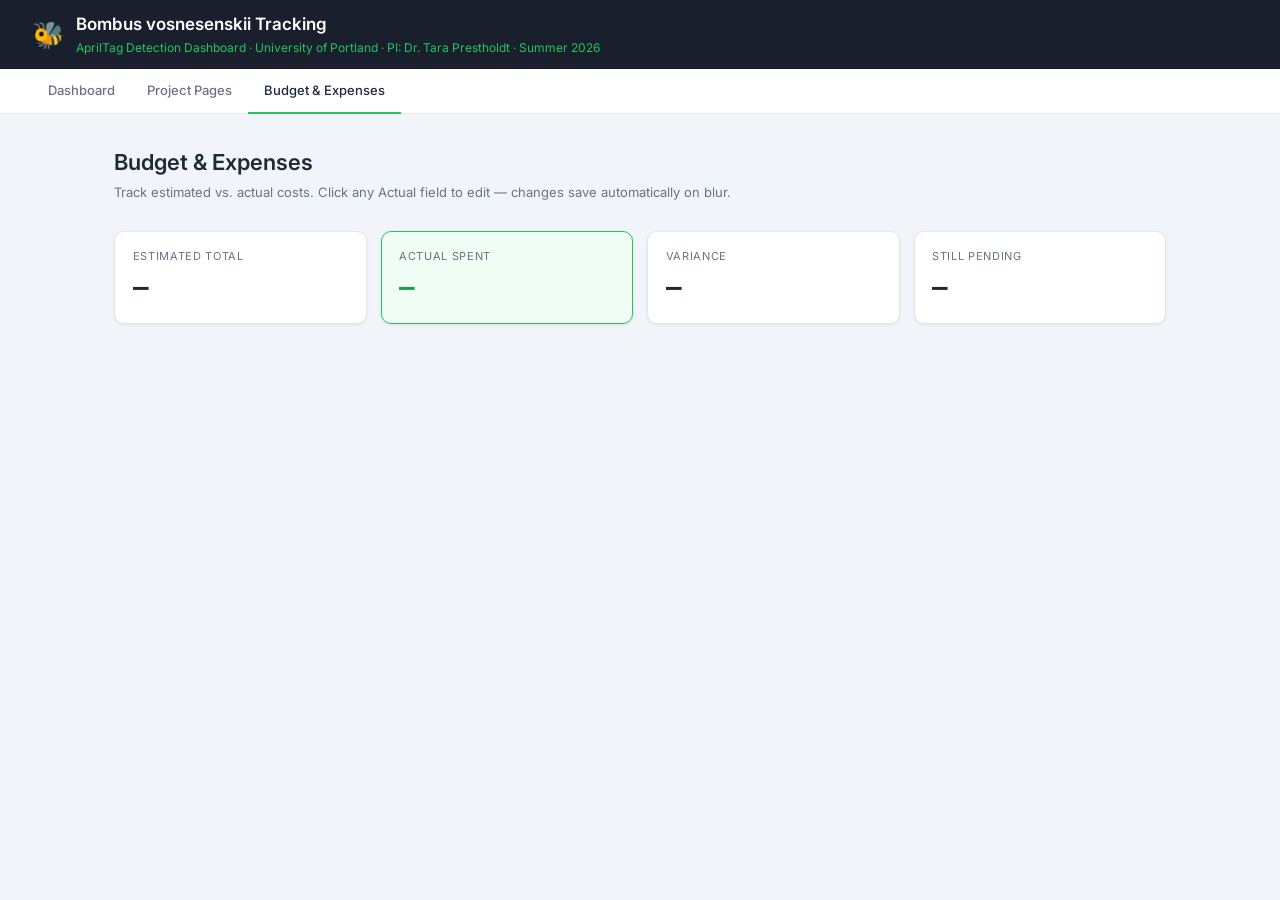
==== templates/budget.html @ 4e225c7b "Initial commit: BeeTracker dashboard Flask/Gunicorn app tracking bee activity via AprilTag detection" ====
<!DOCTYPE html>
<html lang="en">
<head>
<meta charset="UTF-8">
<meta name="viewport" content="width=device-width, initial-scale=1.0">
<title>Budget &amp; Expenses — BeeTracker</title>
<link rel="preconnect" href="https://fonts.googleapis.com">
<link href="https://fonts.googleapis.com/css2?family=Inter:wght@400;500;600;700&family=JetBrains+Mono:wght@400;500&display=swap" rel="stylesheet">
<style>
*, *::before, *::after { box-sizing: border-box; margin: 0; padding: 0; }
:root {
  --navy:      #1a1f2e;
  --navy-l:    #252b3b;
  --green:     #22c55e;
  --green-bg:  #f0fdf4;
  --green-dim: #16a34a;
  --blue:      #3b82f6;
  --red:       #dc2626;
  --bg:        #f1f5f9;
  --white:     #ffffff;
  --text:      #1f2937;
  --muted:     #6b7280;
  --border:    #e5e7eb;
  --shadow:    0 1px 3px rgba(0,0,0,.08);
  --mono:      'JetBrains Mono', monospace;
}
body { background: var(--bg); color: var(--text); font-family: 'Inter', system-ui, sans-serif; font-size: 14px; line-height: 1.5; min-height: 100vh; }

/* header */
.hdr { background: var(--navy); padding: .75rem 2rem; display: flex; align-items: center; gap: .75rem; }
.hdr-title { font-size: 17px; font-weight: 600; color: #fff; }
.hdr-sub { font-size: 12px; color: var(--green); margin-top: 1px; }

/* nav */
.nav { background: var(--white); border-bottom: 1px solid var(--border); padding: 0 2rem; display: flex; }
.nav a { display: inline-block; padding: .75rem 1rem; font-size: 13px; font-weight: 500; color: var(--muted); text-decoration: none; border-bottom: 2px solid transparent; margin-bottom: -1px; }
.nav a:hover { color: var(--text); }
.nav a.active { color: var(--text); border-bottom-color: var(--green); }

/* page */
.page { max-width: 1100px; margin: 0 auto; padding: 2rem 1.5rem 4rem; }
.page-title { font-size: 22px; font-weight: 600; margin-bottom: .25rem; }
.page-sub { font-size: 13px; color: var(--muted); margin-bottom: 1.75rem; }

/* summary cards */
.summary { display: grid; grid-template-columns: repeat(4, 1fr); gap: 14px; margin-bottom: 1.75rem; }
@media(max-width:700px){ .summary { grid-template-columns: 1fr 1fr; } }
.sum-card { background: var(--white); border: 1px solid var(--border); border-radius: 10px; padding: 1rem 1.1rem; box-shadow: var(--shadow); }
.sum-card.highlight { background: var(--green-bg); border-color: var(--green); }
.sum-label { font-size: 11px; color: var(--muted); text-transform: uppercase; letter-spacing: .06em; margin-bottom: 4px; }
.sum-value { font-size: 26px; font-weight: 700; font-family: var(--mono); color: var(--text); }
.sum-card.highlight .sum-value { color: var(--green-dim); }
.sum-value.over  { color: var(--red); }
.sum-value.under { color: var(--green-dim); }

/* save indicator */
.save-bar { display: flex; align-items: center; gap: 12px; margin-bottom: 1.25rem; }
.save-msg { font-size: 13px; color: var(--green-dim); font-weight: 500; opacity: 0; transition: opacity .3s; }
.save-msg.visible { opacity: 1; }

/* category section */
.cat-section { background: var(--white); border: 1px solid var(--border); border-radius: 10px; box-shadow: var(--shadow); margin-bottom: 1.25rem; overflow: hidden; }
.cat-header { display: flex; align-items: center; justify-content: space-between; padding: .85rem 1.25rem; border-bottom: 1px solid var(--border); background: #f9fafb; }
.cat-title { font-size: 14px; font-weight: 600; }
.cat-note { font-size: 11px; color: var(--muted); }
.cat-actions { display: flex; align-items: center; gap: 8px; }

/* table */
table { width: 100%; border-collapse: collapse; font-size: 13px; }
th { padding: 7px 12px; text-align: left; font-size: 11px; font-weight: 600; color: var(--muted); text-transform: uppercase; letter-spacing: .05em; border-bottom: 1px solid var(--border); white-space: nowrap; }
th.r { text-align: right; }
td { padding: 9px 12px; border-bottom: 1px solid #f3f4f6; vertical-align: middle; }
tbody tr:last-child td { border-bottom: none; }
tbody tr:hover td { background: #fafafa; }
.item-name { font-weight: 500; }
.item-note { font-size: 11px; color: var(--muted); margin-top: 2px; line-height: 1.4; }
.vendor-txt { font-size: 12px; color: var(--muted); }
td.mono { font-family: var(--mono); font-size: 12px; text-align: right; white-space: nowrap; }
.est-val { color: var(--muted); }

/* actual input */
.actual-wrap { display: flex; align-items: center; gap: 4px; justify-content: flex-end; }
.actual-wrap .pfx { font-family: var(--mono); font-size: 12px; color: var(--muted); }
input.actual-input {
  width: 80px; text-align: right; border: 1px solid var(--border); border-radius: 5px;
  padding: 4px 7px; font-family: var(--mono); font-size: 12px; color: var(--text);
  background: var(--bg); outline: none; transition: border .15s;
}
input.actual-input:focus { border-color: var(--green); background: var(--white); }
input.actual-input.has-value { background: var(--green-bg); border-color: #bbf7d0; color: var(--green-dim); }

/* variance */
.var-cell { font-family: var(--mono); font-size: 12px; text-align: right; white-space: nowrap; }
.over  { color: var(--red); }
.under { color: var(--green-dim); }
.muted { color: var(--muted); }

/* subtotal row */
.subtotal td { background: #f9fafb; font-size: 12px; font-weight: 600; color: var(--muted); border-top: 1px solid var(--border); }
.subtotal td.mono { color: var(--text); }

/* buttons */
.btn { display: inline-flex; align-items: center; gap: 5px; border-radius: 6px; padding: 5px 12px; font-size: 12px; font-weight: 600; cursor: pointer; border: none; transition: background .15s; }
.btn-green { background: var(--green-dim); color: #fff; }
.btn-green:hover { background: #15803d; }
.btn-ghost { background: none; border: 1px solid var(--border); color: var(--muted); }
.btn-ghost:hover { background: var(--bg); color: var(--text); }
.btn-del { background: none; border: none; color: #d1d5db; cursor: pointer; padding: 3px 6px; border-radius: 4px; font-size: 14px; line-height: 1; }
.btn-del:hover { background: #fee2e2; color: var(--red); }

/* add-item form */
.add-form { display: none; padding: 12px 16px; border-top: 1px solid var(--border); background: #f9fafb; }
.add-form.open { display: block; }
.add-form-grid { display: grid; grid-template-columns: 2fr 1fr 1fr 1fr 1fr auto; gap: 8px; align-items: end; }
@media(max-width:800px){ .add-form-grid { grid-template-columns: 1fr 1fr; } }
.add-field label { display: block; font-size: 10px; font-weight: 600; color: var(--muted); text-transform: uppercase; letter-spacing: .05em; margin-bottom: 3px; }
.add-field input, .add-field select {
  width: 100%; border: 1px solid var(--border); border-radius: 5px;
  padding: 5px 8px; font-size: 12px; font-family: inherit; background: var(--white); outline: none;
}
.add-field input:focus, .add-field select:focus { border-color: var(--green); }
.add-actions { display: flex; gap: 6px; padding-top: 16px; }
</style>
</head>
<body>

<header class="hdr">
  <span style="font-size:26px">🐝</span>
  <div>
    <div class="hdr-title">Bombus vosnesenskii Tracking</div>
    <div class="hdr-sub">AprilTag Detection Dashboard · University of Portland · PI: Dr. Tara Prestholdt · Summer 2026</div>
  </div>
</header>

<nav class="nav">
  <a href="/">Dashboard</a>
  <a href="/parts">Project Pages</a>
  <a href="/budget" class="active">Budget &amp; Expenses</a>
</nav>

<div class="page">
  <h1 class="page-title">Budget &amp; Expenses</h1>
  <p class="page-sub">Track estimated vs. actual costs. Click any Actual field to edit — changes save automatically on blur.</p>

  <!-- Summary -->
  <div class="summary">
    <div class="sum-card"><div class="sum-label">Estimated Total</div><div class="sum-value" id="s-est">—</div></div>
    <div class="sum-card highlight"><div class="sum-label">Actual Spent</div><div class="sum-value" id="s-act">—</div></div>
    <div class="sum-card"><div class="sum-label">Variance</div><div class="sum-value" id="s-var">—</div></div>
    <div class="sum-card"><div class="sum-label">Still Pending</div><div class="sum-value" id="s-pend">—</div></div>
  </div>

  <div class="save-bar">
    <span class="save-msg" id="save-msg">✓ Saved</span>
  </div>

  <!-- Category sections injected here -->
  <div id="categories"></div>
</div>

<!-- Add-item modal -->
<div id="modal-overlay" style="display:none;position:fixed;inset:0;background:rgba(0,0,0,.4);z-index:100;align-items:center;justify-content:center;">
  <div style="background:#fff;border-radius:12px;padding:1.5rem;width:480px;max-width:95vw;box-shadow:0 20px 40px rgba(0,0,0,.2)">
    <h3 style="font-size:15px;font-weight:700;margin-bottom:1rem">Add Item</h3>
    <div style="display:grid;gap:10px">
      <div class="add-field"><label>Category</label>
        <select id="m-cat"></select></div>
      <div class="add-field"><label>Name *</label>
        <input id="m-name" placeholder="e.g. Velcro cable ties"></div>
      <div class="add-field"><label>Note</label>
        <input id="m-note" placeholder="optional description"></div>
      <div style="display:grid;grid-template-columns:1fr 1fr 1fr 1fr;gap:10px">
        <div class="add-field"><label>Qty</label>
          <input id="m-qty" type="number" min="0" value="1" oninput="modalSyncTotal()"></div>
        <div class="add-field"><label>Qty label</label>
          <input id="m-qty-label" placeholder="e.g. 8 stations"></div>
        <div class="add-field"><label>Est. unit ($)</label>
          <input id="m-est-unit" type="number" min="0" step="0.01" placeholder="0.00" oninput="modalSyncTotal()"></div>
        <div class="add-field"><label>Est. total ($)</label>
          <input id="m-est-total" type="number" min="0" step="0.01" placeholder="0.00" oninput="modalSyncUnit()"></div>
      </div>
      <div style="display:grid;grid-template-columns:1fr 1fr;gap:10px">
        <div class="add-field"><label>Vendor</label>
          <input id="m-vendor" placeholder="Amazon, PiShop…"></div>
        <div class="add-field"><label>Vendor note</label>
          <input id="m-vnote" placeholder="SKU, URL…"></div>
      </div>
    </div>
    <div style="display:flex;gap:8px;margin-top:1.25rem">
      <button class="btn btn-green" onclick="submitAddItem()">Add Item</button>
      <button class="btn btn-ghost" onclick="closeModal()">Cancel</button>
      <span id="m-err" style="font-size:12px;color:#dc2626;align-self:center"></span>
    </div>
  </div>
</div>

<script>
let budgetData = null;

async function load() {
  budgetData = await (await fetch('/api/budget')).json();
  render();
}

function r2(n) { return Math.round(n * 100) / 100; }
function r4(n) { return Math.round(n * 10000) / 10000; }
function fmt(n) { return n == null ? '' : '$' + Number(n).toFixed(2); }
function fmtU(n) { return n == null ? '' : '$' + Number(n).toFixed(4).replace(/\.?0+$/, '') ; }

function varHTML(actual, est) {
  if (actual == null) return '<span class="muted">—</span>';
  const v = r2(actual - est);
  if (v === 0) return '<span class="muted">—</span>';
  return `<span class="${v > 0 ? 'over' : 'under'}">${v > 0 ? '+' : ''}${fmt(v)}</span>`;
}

function getItem(catId, itemId) {
  return budgetData.categories.find(c => c.id === catId).items.find(i => i.id === itemId);
}

function inputClass(val) { return val != null ? 'actual-input has-value' : 'actual-input'; }

// ── Linked unit ↔ total inputs ────────────────────────────────────────────────

function onUnitInput(catId, itemId) {
  const item = getItem(catId, itemId);
  const uInp = document.getElementById(`u-${catId}-${itemId}`);
  const tInp = document.getElementById(`t-${catId}-${itemId}`);
  const unit = parseFloat(uInp.value);
  if (!isNaN(unit)) {
    tInp.value = r2(unit * (item.qty || 1)).toFixed(2);
    tInp.className = inputClass(unit);
  } else {
    tInp.value = '';
    tInp.className = inputClass(null);
  }
  uInp.className = inputClass(isNaN(unit) ? null : unit);
}

function onTotalInput(catId, itemId) {
  const item = getItem(catId, itemId);
  const uInp = document.getElementById(`u-${catId}-${itemId}`);
  const tInp = document.getElementById(`t-${catId}-${itemId}`);
  const total = parseFloat(tInp.value);
  const qty = item.qty || 1;
  if (!isNaN(total)) {
    uInp.value = r4(total / qty).toFixed(4).replace(/\.?0+$/, '');
    uInp.className = inputClass(total);
  } else {
    uInp.value = '';
    uInp.className = inputClass(null);
  }
  tInp.className = inputClass(isNaN(total) ? null : total);
}

async function onActualBlur(catId, itemId) {
  const item = getItem(catId, itemId);
  const uRaw = document.getElementById(`u-${catId}-${itemId}`).value.trim();
  const tRaw = document.getElementById(`t-${catId}-${itemId}`).value.trim();
  item.actual_unit  = uRaw === '' ? null : parseFloat(uRaw);
  item.actual_total = tRaw === '' ? null : parseFloat(tRaw);
  // Update variance cell in-place
  const varCell = document.getElementById(`var-${catId}-${itemId}`);
  if (varCell) varCell.innerHTML = varHTML(item.actual_total, item.estimated_total);
  await persist();
  updateFooters();
  updateSummary();
}

// ── Partial DOM updates (avoids full re-render on blur) ───────────────────────

function updateFooters() {
  for (const cat of budgetData.categories) {
    let catEst = 0, catAct = 0, pending = false;
    for (const item of cat.items) {
      catEst += item.estimated_total || 0;
      if (item.actual_total != null) catAct += item.actual_total;
      else pending = true;
    }
    const row = document.getElementById(`foot-${cat.id}`);
    if (!row) continue;
    row.querySelector('.foot-act').innerHTML = pending
      ? `${fmt(catAct)}<span class="muted" style="font-size:10px"> +pend</span>`
      : fmt(catAct);
    row.querySelector('.foot-var').innerHTML = pending
      ? '<span class="muted">partial</span>'
      : varHTML(catAct, catEst);
  }
}

function updateSummary() {
  let totalEst = 0, totalAct = 0, totalPend = 0;
  for (const cat of budgetData.categories)
    for (const item of cat.items) {
      totalEst += item.estimated_total || 0;
      if (item.actual_total != null) totalAct += item.actual_total;
      else totalPend += item.estimated_total || 0;
    }
  document.getElementById('s-est').textContent = fmt(totalEst);
  document.getElementById('s-act').textContent = fmt(totalAct);
  const v = r2(totalAct - (totalEst - totalPend));
  const sVar = document.getElementById('s-var');
  sVar.textContent = v === 0 ? '—' : (v > 0 ? '+' : '') + fmt(v);
  sVar.className = 'sum-value ' + (v > 0 ? 'over' : v < 0 ? 'under' : '');
  document.getElementById('s-pend').textContent = fmt(totalPend);
}

// ── Full render ───────────────────────────────────────────────────────────────

function render() {
  const container = document.getElementById('categories');
  container.innerHTML = '';

  for (const cat of budgetData.categories) {
    let catEst = 0, catAct = 0, catPending = false;
    for (const item of cat.items) {
      catEst += item.estimated_total || 0;
      if (item.actual_total != null) catAct += item.actual_total;
      else catPending = true;
    }

    const rows = cat.items.map(item => {
      const uVal = item.actual_unit  != null ? r4(item.actual_unit).toFixed(4).replace(/\.?0+$/, '') : '';
      const tVal = item.actual_total != null ? Number(item.actual_total).toFixed(2) : '';
      const uid = `u-${cat.id}-${item.id}`;
      const tid = `t-${cat.id}-${item.id}`;
      const inp = (id, val, fn) => `<input id="${id}" class="${inputClass(val !== '' ? parseFloat(val) : null)}"
        type="number" min="0" step="any" value="${val}" placeholder="—"
        oninput="${fn}('${cat.id}','${item.id}')"
        onblur="onActualBlur('${cat.id}','${item.id}')"
        onkeydown="if(event.key==='Enter')this.blur()">`;

      return `<tr>
        <td><div class="item-name">${item.name}</div>${item.note ? `<div class="item-note">${item.note}</div>` : ''}</td>
        <td>${item.qty_label || item.qty}</td>
        <td class="mono est-val">${fmtU(item.estimated_unit)}</td>
        <td class="mono est-val">${fmt(item.estimated_total)}</td>
        <td><div class="actual-wrap"><span class="pfx">$</span>${inp(uid, uVal, 'onUnitInput')}</div></td>
        <td><div class="actual-wrap"><span class="pfx">$</span>${inp(tid, tVal, 'onTotalInput')}</div></td>
        <td class="var-cell" id="var-${cat.id}-${item.id}">${varHTML(item.actual_total, item.estimated_total)}</td>
        <td><span class="vendor-txt">${item.vendor || ''}</span>${item.vendor_note ? `<br><span class="vendor-txt" style="font-size:10px">${item.vendor_note}</span>` : ''}</td>
        <td><button class="btn-del" onclick="deleteItem('${cat.id}','${item.id}')" title="Remove item">✕</button></td>
      </tr>`;
    }).join('');

    const section = document.createElement('div');
    section.className = 'cat-section';
    section.id = `cat-${cat.id}`;
    section.innerHTML = `
      <div class="cat-header">
        <div>
          <span class="cat-title">${cat.name}</span>
          ${cat.note ? `<span class="cat-note" style="margin-left:8px">${cat.note}</span>` : ''}
        </div>
        <div class="cat-actions">
          <button class="btn btn-ghost" onclick="openModal('${cat.id}')">+ Add item</button>
        </div>
      </div>
      <table>
        <thead><tr>
          <th style="width:26%">Item</th>
          <th style="width:7%">Qty</th>
          <th class="r" style="width:8%">Est. Unit</th>
          <th class="r" style="width:9%">Est. Total</th>
          <th class="r" style="width:10%">Act. Unit</th>
          <th class="r" style="width:10%">Act. Total</th>
          <th class="r" style="width:8%">Variance</th>
          <th style="width:17%">Vendor</th>
          <th style="width:4%"></th>
        </tr></thead>
        <tbody>${rows}</tbody>
        <tfoot>
          <tr class="subtotal" id="foot-${cat.id}">
            <td colspan="3" style="font-weight:600">Subtotal</td>
            <td class="mono">${fmt(catEst)}</td>
            <td class="mono">—</td>
            <td class="mono foot-act">${catPending ? `${fmt(catAct)}<span class="muted" style="font-size:10px"> +pend</span>` : fmt(catAct)}</td>
            <td class="var-cell foot-var">${catPending ? '<span class="muted">partial</span>' : varHTML(catAct, catEst)}</td>
            <td colspan="2"></td>
          </tr>
        </tfoot>
      </table>`;
    container.appendChild(section);
  }

  updateSummary();
}

// ── Delete ────────────────────────────────────────────────────────────────────

async function deleteItem(catId, itemId) {
  if (!confirm('Remove this item from the budget?')) return;
  const cat = budgetData.categories.find(c => c.id === catId);
  cat.items = cat.items.filter(i => i.id !== itemId);
  await persist();
  render();
}

// ── Persist ───────────────────────────────────────────────────────────────────

async function persist() {
  await fetch('/api/budget', {
    method: 'POST',
    headers: { 'Content-Type': 'application/json' },
    body: JSON.stringify(budgetData),
  });
  const msg = document.getElementById('save-msg');
  msg.classList.add('visible');
  clearTimeout(msg._t);
  msg._t = setTimeout(() => msg.classList.remove('visible'), 2500);
}

// ── Modal ─────────────────────────────────────────────────────────────────────

function openModal(catId) {
  const sel = document.getElementById('m-cat');
  sel.innerHTML = budgetData.categories.map(c =>
    `<option value="${c.id}" ${c.id === catId ? 'selected' : ''}>${c.name}</option>`
  ).join('');
  ['m-name','m-note','m-qty-label','m-vendor','m-vnote'].forEach(id => document.getElementById(id).value = '');
  document.getElementById('m-qty').value = 1;
  document.getElementById('m-est-unit').value = '';
  document.getElementById('m-est-total').value = '';
  document.getElementById('m-err').textContent = '';
  document.getElementById('modal-overlay').style.display = 'flex';
}

function closeModal() { document.getElementById('modal-overlay').style.display = 'none'; }

document.getElementById('modal-overlay').addEventListener('click', e => {
  if (e.target === e.currentTarget) closeModal();
});

function modalSyncTotal() {
  const qty  = parseFloat(document.getElementById('m-qty').value) || 1;
  const unit = parseFloat(document.getElementById('m-est-unit').value);
  if (!isNaN(unit)) document.getElementById('m-est-total').value = r2(unit * qty).toFixed(2);
}

function modalSyncUnit() {
  const qty   = parseFloat(document.getElementById('m-qty').value) || 1;
  const total = parseFloat(document.getElementById('m-est-total').value);
  if (!isNaN(total)) document.getElementById('m-est-unit').value = r4(total / qty).toFixed(4).replace(/\.?0+$/, '');
}

async function submitAddItem() {
  const name = document.getElementById('m-name').value.trim();
  if (!name) { document.getElementById('m-err').textContent = 'Name is required.'; return; }

  const catId = document.getElementById('m-cat').value;
  const cat = budgetData.categories.find(c => c.id === catId);
  const qty = parseInt(document.getElementById('m-qty').value) || 1;
  const estUnit  = parseFloat(document.getElementById('m-est-unit').value) || 0;
  const estTotal = parseFloat(document.getElementById('m-est-total').value) || r2(estUnit * qty);

  cat.items.push({
    id: Math.random().toString(36).slice(2, 10),
    name,
    note:         document.getElementById('m-note').value.trim(),
    qty,
    qty_label:    document.getElementById('m-qty-label').value.trim(),
    estimated_unit:  estUnit,
    estimated_total: estTotal,
    actual_unit:  null,
    actual_total: null,
    vendor:       document.getElementById('m-vendor').value.trim(),
    vendor_note:  document.getElementById('m-vnote').value.trim(),
  });

  closeModal();
  await persist();
  render();
}

load();
</script>
</body>
</html>
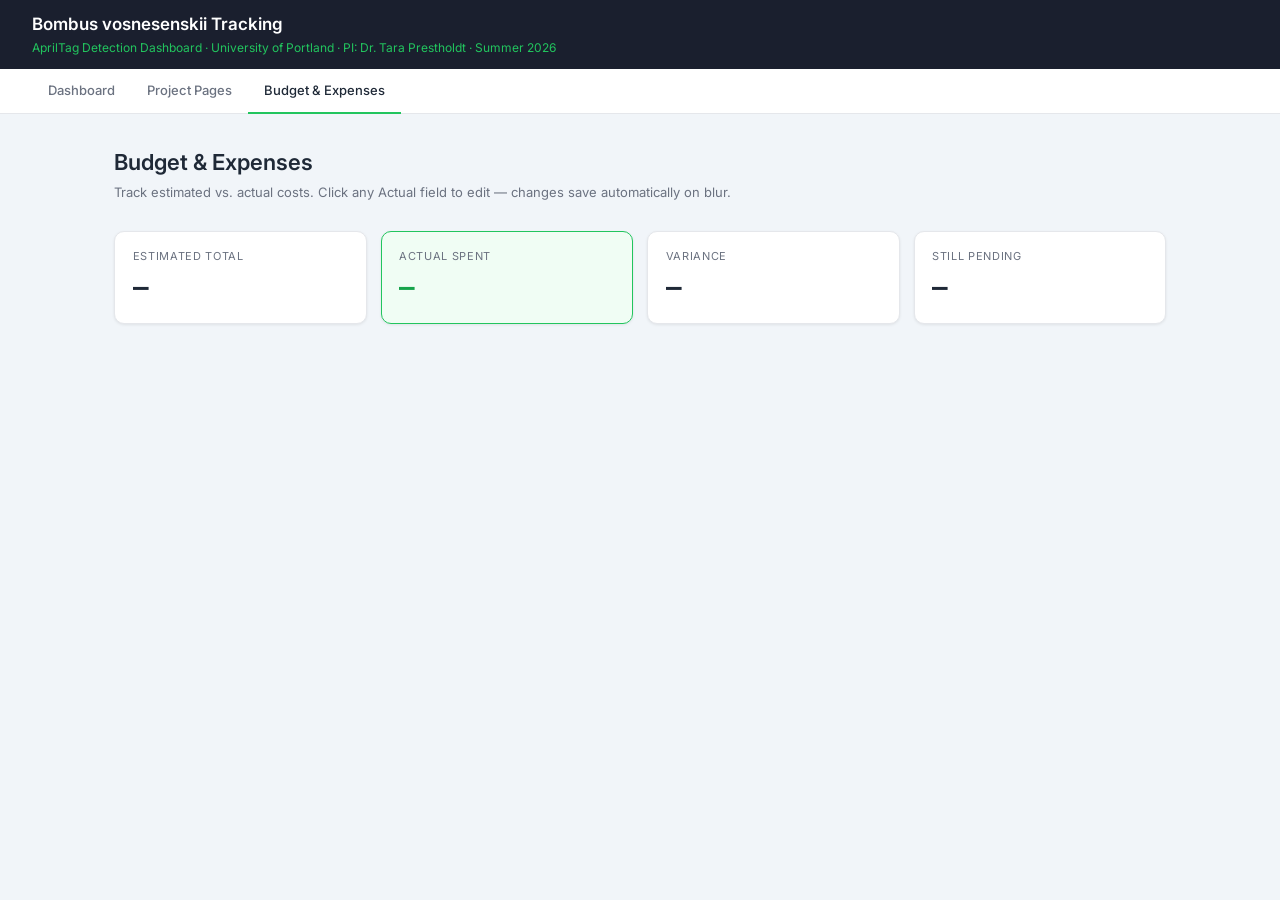
==== commit 42265907: "Remove emoji icons from dashboard pages" ====
--- a/templates/budget.html
+++ b/templates/budget.html
@@ -125,7 +125,6 @@
 <body>
 
 <header class="hdr">
-  <span style="font-size:26px">🐝</span>
   <div>
     <div class="hdr-title">Bombus vosnesenskii Tracking</div>
     <div class="hdr-sub">AprilTag Detection Dashboard · University of Portland · PI: Dr. Tara Prestholdt · Summer 2026</div>
